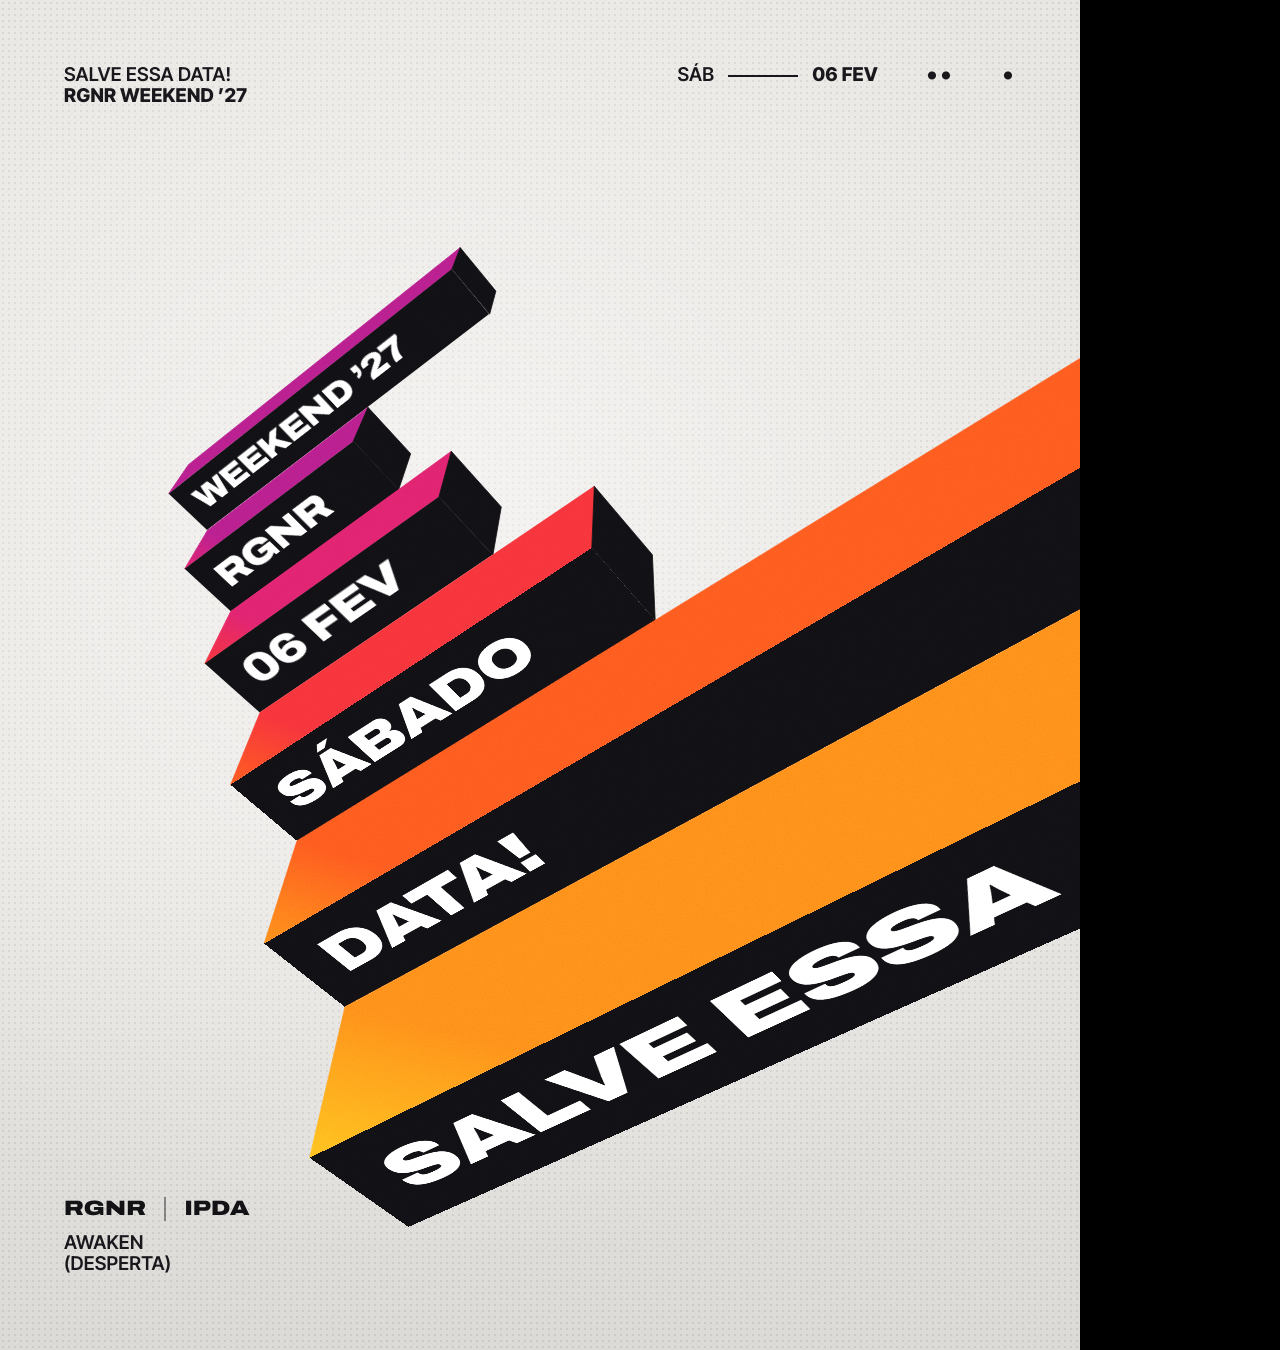
==== artes/wknd27/src/06-escada.html @ 80ac1a42 "Mais 6 artes do WKND '27 a partir das referências (05 a 10) 05 Granulado, 06 Escada, 07 Desfoque, 08" ====
<!doctype html>
<html lang="pt-BR">
<head>
<meta charset="utf-8">
<title>WKND '27 — 06 Escada</title>
<link href="https://fonts.googleapis.com/css2?family=Archivo:ital,wdth,wght@0,62..125,100..900;1,62..125,100..900&family=Inter+Tight:wght@400..900&display=swap" rel="stylesheet">
<link rel="stylesheet" href="shared.css">
<script src="shared.js"></script>
<style>
  :root { --ink: #121114; --logo-h: 26px; --grain: .22; }
  .canvas { background: #E8E6E2; }
  .dots { position: absolute; inset: 0; background-image: radial-gradient(circle, rgba(20,18,22,.16) 1.1px, transparent 1.4px); background-size: 6px 6px; opacity: .55; }
  .shade { position: absolute; inset: 0; background: radial-gradient(120% 90% at 40% 40%, rgba(255,255,255,.55), rgba(255,255,255,0) 60%), linear-gradient(180deg, rgba(0,0,0,0) 60%, rgba(0,0,0,.06)); }
  .face { position: absolute; left: 0; top: 0; transform-origin: 0 0; background: #111014; color: #FFFFFF; display: flex; align-items: center;
    font-family: 'Archivo'; font-stretch: 125%; font-weight: 900; text-transform: uppercase; white-space: nowrap; line-height: 1; overflow: hidden;
    backface-visibility: hidden; }
  .face span { display: block; letter-spacing: -.01em; }
  svg.poly { position: absolute; left: 0; top: 0; width: var(--W); height: var(--H); overflow: visible; }
  .micro { position: absolute; font-family: 'Inter Tight'; font-weight: 600; font-size: 19px; line-height: 1.12; color: #18161A; letter-spacing: .01em; text-transform: uppercase; }
  .micro b { font-weight: 800; }
  .tl { left: 64px; } .tr { right: 64px; display: flex; gap: 48px; align-items: center; } .bl { left: 64px; }
  .tr .line { display: inline-block; width: 70px; height: 1.5px; background: #18161A; vertical-align: middle; margin: 0 14px; }
  .dot2 { letter-spacing: 3px; font-size: 26px; line-height: 0; }
  #logos { justify-content: flex-start; margin-bottom: 10px; }
  html[data-format=story] .micro { font-size: 21px; }
</style>
</head>
<body>
<div class="canvas" id="c">
  <div class="dots"></div><div class="shade"></div>
  <div id="stage"></div>
  <div class="micro tl" id="tl">Salve essa data!<br><b>RGNR Weekend ’27</b></div>
  <div class="micro tr" id="tr"><span>Sáb<span class="line"></span><b>06 Fev</b></span><span class="dot2">••</span><span class="dot2">•</span></div>
  <div class="micro bl" id="bl"><div class="logos" id="logos"><div class="logo" data-logo="rgnr">RGNR</div><span class="sep"></span><div class="logo" data-logo="ipda">IPDA</div></div>Awaken<br>(Desperta)</div>
</div>
<script>
ART.ready(async () => {
  const { W, H, svg } = ART;
  const q = new URLSearchParams(location.search);
  const num = (k, d) => (q.has(k) ? parseFloat(q.get(k)) : d);
  const P = ART.pick(
    { yaw: -22, pitch: 24, roll: -42, dist: 9, F: 1220, ox: 0.54, oy: 0.44, lw: 7, micro: 64, bl: 1196 },
    { yaw: -20, pitch: 26, roll: -56, dist: 9, F: 1250, ox: 0.5, oy: 0.47, lw: 7, micro: 276, bl: 1572 }
  );
  const yaw = num('yaw', P.yaw) * Math.PI / 180, pitch = num('pitch', P.pitch) * Math.PI / 180, roll = num('roll', P.roll) * Math.PI / 180;
  const dist = num('dist', P.dist), F = num('F', P.F);
  const ox = num('ox', P.ox) * W, oy = num('oy', P.oy) * H;

  // degraus (de baixo para cima) — texto lido subindo, como na referência
  const STEPS = ['Salve essa', 'Data!', 'Sábado', '06 Fev', 'RGNR', 'Weekend ’27'];
  const N = STEPS.length, r = 1, d = num('d', 1.25), Lw = num('lw', P.lw);
  const COLORS = ['#FFC21F', '#FF8E1A', '#FF5A1F', '#F7333A', '#E0236E', '#B81F8C'];

  // centro aproximado da escada
  const T = [Lw * 0.45, N * r * 0.36, -N * d * 0.36];
  const cy = Math.cos(yaw), sy = Math.sin(yaw), cp = Math.cos(pitch), sp = Math.sin(pitch);
  const toCam = ([x, y, z]) => {
    x -= T[0]; y -= T[1]; z -= T[2];
    const x1 = cy * x + sy * z, z1 = -sy * x + cy * z;          // yaw (eixo y)
    const y2 = cp * y - sp * z1, z2 = sp * y + cp * z1;         // pitch (eixo x)
    return [x1, y2, z2];
  };
  const cr = Math.cos(roll), sr = Math.sin(roll);
  const proj = (pw) => {
    const [x, y, z] = toCam(pw);
    const s = F / (dist - z);
    const X = x * s, Y = -y * s;
    return [ox + X * cr - Y * sr, oy + X * sr + Y * cr];
  };
  const rotN = ([x, y, z]) => { const x1 = cy * x + sy * z, z1 = -sy * x + cy * z; return [x1, cp * y - sp * z1, sp * y + cp * z1]; };

  // cada degrau encolhe um pouco (perspectiva exagerada, como na referência)
  const k = num('k', ART.pick(0.86, 0.86));
  const sizes = STEPS.map((_, i) => Math.pow(k, i));
  const faces = [], lens = [];
  const U = 120; // px por unidade na textura do texto
  let yAcc = 0, zAcc = 0;
  for (let i = 0; i < N; i++) {
    const s = sizes[i];
    // comprimento do bloco: o texto + respiro; os dois primeiros sangram para fora da arte
    const tw = ART.measure(STEPS[i].toUpperCase(), `900 ${0.6 * U * s}px Archivo`).width / U * 1.42;
    const len = i < 2 ? Lw : Math.max(tw + 0.9 * s, 2.2 * s);
    lens[i] = len;
    const y0 = yAcc, y1 = y0 + r * s, z1 = zAcc, z0 = z1 - d * s, x0 = 0, x1 = len;
    yAcc = y1; zAcc -= d * s;
    const A = [x0, y0, z1], B = [x1, y0, z1], C = [x1, y1, z1], D = [x0, y1, z1];
    const E = [x0, y0, z0], Fp = [x1, y0, z0], G = [x1, y1, z0], Hh = [x0, y1, z0];
    faces.push({ kind: 'front', i, pts: [D, C, B, A], n: [0, 0, 1] });      // TL, TR, BR, BL
    faces.push({ kind: 'bottom', i, pts: [A, B, Fp, E], n: [0, -1, 0] });
    faces.push({ kind: 'top', i, pts: [D, C, G, Hh], n: [0, 1, 0] });
    faces.push({ kind: 'left', i, pts: [E, A, D, Hh], n: [-1, 0, 0] });
    faces.push({ kind: 'right', i, pts: [B, Fp, G, C], n: [1, 0, 0] });
  }
  const vis = faces.filter(f => {
    const n = rotN(f.n);
    const c = f.pts.map(toCam).reduce((a, p) => [a[0] + p[0] / 4, a[1] + p[1] / 4, a[2] + p[2] / 4], [0, 0, 0]);
    f.depth = c[2];
    return n[0] * (0 - c[0]) + n[1] * (0 - c[1]) + n[2] * (dist - c[2]) > 0;
  }).sort((a, b) => (b.i - a.i) || (a.depth - b.depth));

  const stage = document.getElementById('stage');
  const gradFor = (svgEl, id, c1, c2, p1, p2) => {
    const defs = svg('defs', {}, svgEl);
    const g = svg('linearGradient', { id, gradientUnits: 'userSpaceOnUse', x1: p1[0], y1: p1[1], x2: p2[0], y2: p2[1] }, defs);
    svg('stop', { offset: 0, 'stop-color': c1 }, g);
    svg('stop', { offset: 1, 'stop-color': c2 }, g);
  };
  vis.forEach((f, k) => {
    const P2 = f.pts.map(proj);
    if (f.kind === 'front') {
      const el = document.createElement('div');
      el.className = 'face';
      const s = sizes[f.i];
      const w = lens[f.i] * U, h = r * s * U;
      el.style.width = w + 'px'; el.style.height = h + 'px';
      el.style.paddingLeft = (0.32 * U * s) + 'px';
      el.style.fontSize = (0.6 * U * s) + 'px';
      const sp = document.createElement('span'); sp.textContent = STEPS[f.i]; el.appendChild(sp);
      el.style.transform = ART.quadTransform(w, h, P2);
      stage.appendChild(el);
    } else {
      const s = svg('svg', { class: 'poly', viewBox: `0 0 ${W} ${H}` });
      stage.appendChild(s);
      let fill = '#111014';
      if (f.kind === 'bottom' || f.kind === 'top') {
        const c1 = COLORS[f.i], c2 = COLORS[Math.min(f.i + 1, N - 1)];
        gradFor(s, 'g' + k, c1, c2, P2[0], P2[3]);
        fill = `url(#g${k})`;
      }
      svg('polygon', { points: P2.map(p => p.map(v => v.toFixed(1)).join(',')).join(' '), fill, stroke: fill, 'stroke-width': .8, 'stroke-linejoin': 'round' }, s);
    }
  });

  // microtipografia
  document.getElementById('tl').style.top = P.micro + 'px';
  document.getElementById('tr').style.top = P.micro + 'px';
  document.getElementById('bl').style.top = P.bl + 'px';
  ART.grain(document.getElementById('c'), 0.9);
}, ['900 80px Archivo', '600 19px "Inter Tight"']);
</script>
</body>
</html>
---- artes/wknd27/src/shared.css ----
/* Base comum das 4 artes — WKND '27 */
* { margin: 0; padding: 0; box-sizing: border-box; }
html, body { width: var(--W); height: var(--H); overflow: hidden; background: #000; }
body { -webkit-font-smoothing: antialiased; text-rendering: geometricPrecision; }

.canvas { position: relative; width: var(--W); height: var(--H); overflow: hidden; }
.layer { position: absolute; inset: 0; }
svg.layer { width: var(--W); height: var(--H); display: block; }

/* Grão de filme por cima de tudo */
svg.grain { position: absolute; inset: 0; width: var(--W); height: var(--H); pointer-events: none;
  mix-blend-mode: overlay; opacity: var(--grain, .28); }

/* Logos (placeholder tipográfico até entrar o arquivo oficial em /logos) */
.logos { display: flex; align-items: center; justify-content: center; gap: calc(var(--logo-h) * .7); }
.logo { height: var(--logo-h); display: flex; align-items: center; color: var(--ink); }
.logo.ph { font-family: 'Archivo', sans-serif; font-weight: 900; font-stretch: 125%;
  font-size: calc(var(--logo-h) * .8); letter-spacing: .01em; line-height: 1; }
.logo .img { display: block; height: 100%; background: var(--ink);
  -webkit-mask: var(--src) center / contain no-repeat; mask: var(--src) center / contain no-repeat; }
.logo .img.color { background: var(--src) center / contain no-repeat; -webkit-mask: none; mask: none; }
.logos .sep { width: 2px; height: calc(var(--logo-h) * .9); background: var(--ink); opacity: .45; }
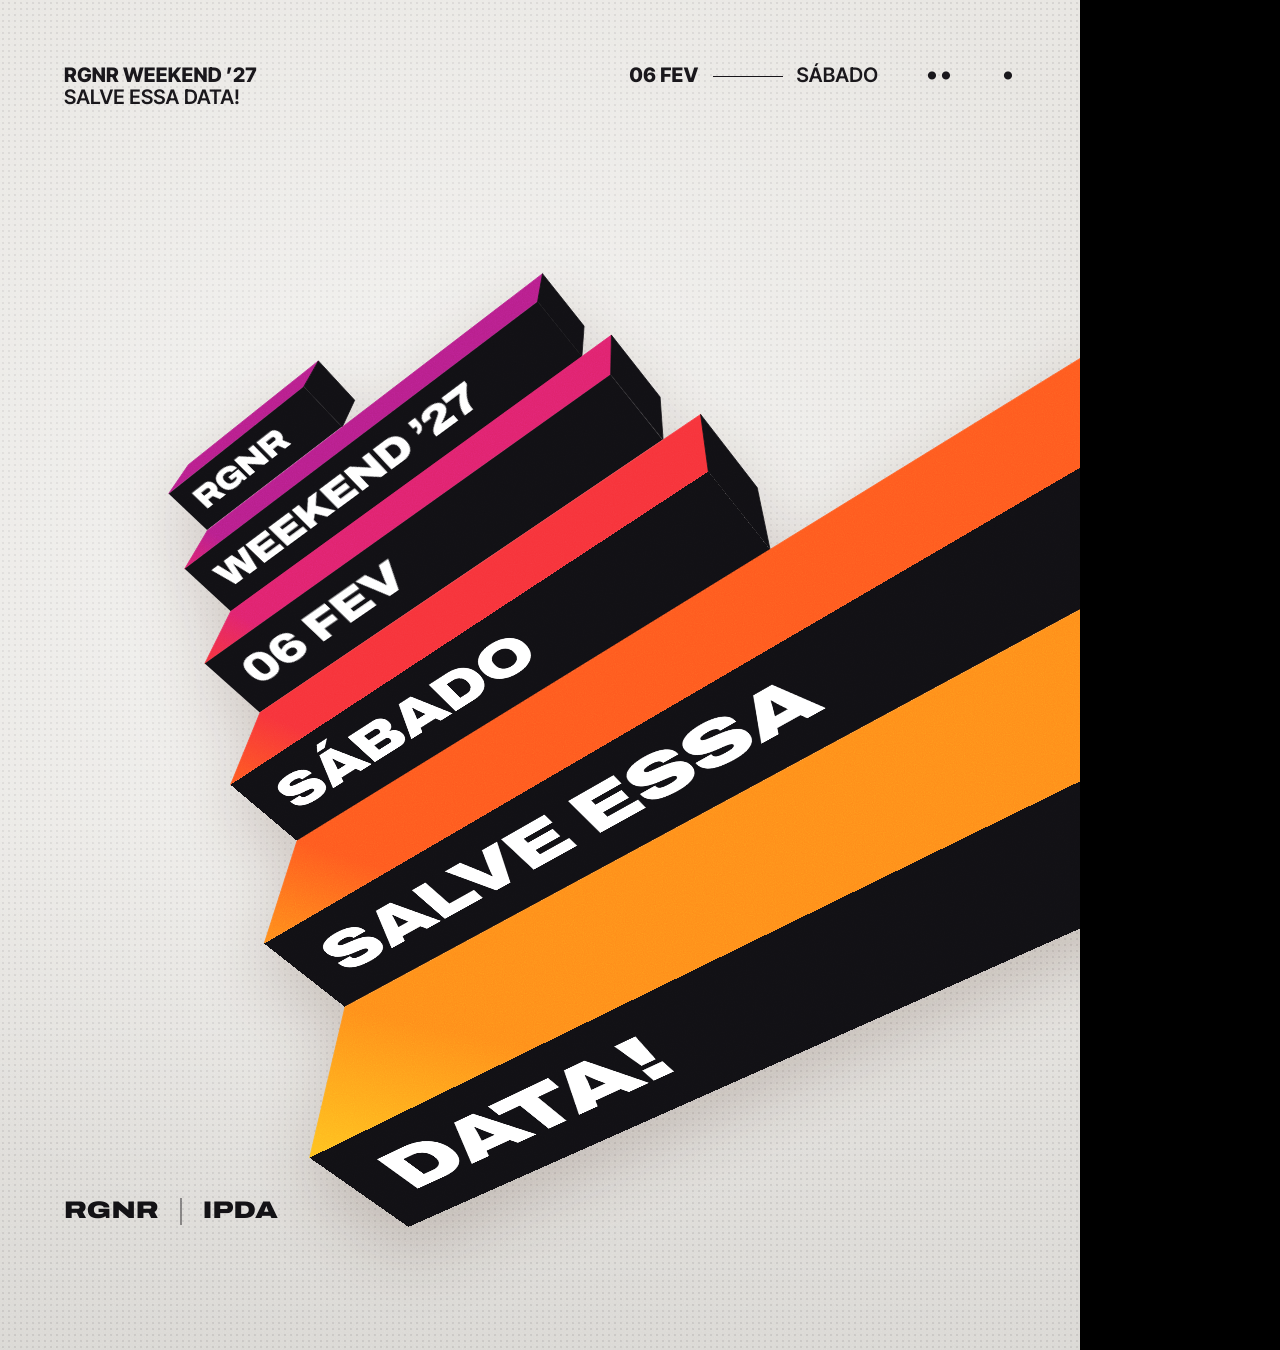
==== commit e0516240: "06 Escada: nova ordem dos textos e sem o tema Awaken Ajuste pedido pelo cliente na opção escolhida (" ====
--- a/artes/wknd27/src/06-escada.html
+++ b/artes/wknd27/src/06-escada.html
@@ -7,7 +7,7 @@
 <link rel="stylesheet" href="shared.css">
 <script src="shared.js"></script>
 <style>
-  :root { --ink: #121114; --logo-h: 26px; --grain: .22; }
+  :root { --ink: #121114; --logo-h: 30px; --grain: .22; }
   .canvas { background: #E8E6E2; }
   .dots { position: absolute; inset: 0; background-image: radial-gradient(circle, rgba(20,18,22,.16) 1.1px, transparent 1.4px); background-size: 6px 6px; opacity: .55; }
   .shade { position: absolute; inset: 0; background: radial-gradient(120% 90% at 40% 40%, rgba(255,255,255,.55), rgba(255,255,255,0) 60%), linear-gradient(180deg, rgba(0,0,0,0) 60%, rgba(0,0,0,.06)); }
@@ -16,22 +16,24 @@
     backface-visibility: hidden; }
   .face span { display: block; letter-spacing: -.01em; }
   svg.poly { position: absolute; left: 0; top: 0; width: var(--W); height: var(--H); overflow: visible; }
-  .micro { position: absolute; font-family: 'Inter Tight'; font-weight: 600; font-size: 19px; line-height: 1.12; color: #18161A; letter-spacing: .01em; text-transform: uppercase; }
+  .micro { position: absolute; font-family: 'Inter Tight'; font-weight: 600; font-size: 20px; line-height: 1.12; color: #18161A; letter-spacing: .01em; text-transform: uppercase; }
   .micro b { font-weight: 800; }
   .tl { left: 64px; } .tr { right: 64px; display: flex; gap: 48px; align-items: center; } .bl { left: 64px; }
   .tr .line { display: inline-block; width: 70px; height: 1.5px; background: #18161A; vertical-align: middle; margin: 0 14px; }
   .dot2 { letter-spacing: 3px; font-size: 26px; line-height: 0; }
-  #logos { justify-content: flex-start; margin-bottom: 10px; }
-  html[data-format=story] .micro { font-size: 21px; }
+  #logos { justify-content: flex-start; }
+  #stage { position: absolute; inset: 0; filter: drop-shadow(0 28px 34px rgba(60,25,10,.20)); }
+  html[data-format=story] .micro { font-size: 23px; }
+  html[data-format=story] { --logo-h: 34px; }
 </style>
 </head>
 <body>
 <div class="canvas" id="c">
   <div class="dots"></div><div class="shade"></div>
   <div id="stage"></div>
-  <div class="micro tl" id="tl">Salve essa data!<br><b>RGNR Weekend ’27</b></div>
-  <div class="micro tr" id="tr"><span>Sáb<span class="line"></span><b>06 Fev</b></span><span class="dot2">••</span><span class="dot2">•</span></div>
-  <div class="micro bl" id="bl"><div class="logos" id="logos"><div class="logo" data-logo="rgnr">RGNR</div><span class="sep"></span><div class="logo" data-logo="ipda">IPDA</div></div>Awaken<br>(Desperta)</div>
+  <div class="micro tl" id="tl"><b>RGNR Weekend ’27</b><br>Salve essa data!</div>
+  <div class="micro tr" id="tr"><span><b>06 Fev</b><span class="line"></span>Sábado</span><span class="dot2">••</span><span class="dot2">•</span></div>
+  <div class="micro bl" id="bl"><div class="logos" id="logos"><div class="logo" data-logo="rgnr">RGNR</div><span class="sep"></span><div class="logo" data-logo="ipda">IPDA</div></div></div>
 </div>
 <script>
 ART.ready(async () => {
@@ -40,14 +42,15 @@
   const num = (k, d) => (q.has(k) ? parseFloat(q.get(k)) : d);
   const P = ART.pick(
     { yaw: -22, pitch: 24, roll: -42, dist: 9, F: 1220, ox: 0.54, oy: 0.44, lw: 7, micro: 64, bl: 1196 },
-    { yaw: -20, pitch: 26, roll: -56, dist: 9, F: 1250, ox: 0.5, oy: 0.47, lw: 7, micro: 276, bl: 1572 }
+    { yaw: -20, pitch: 26, roll: -56, dist: 9, F: 1400, ox: 0.5, oy: 0.47, lw: 7, micro: 276, bl: 1572 }
   );
   const yaw = num('yaw', P.yaw) * Math.PI / 180, pitch = num('pitch', P.pitch) * Math.PI / 180, roll = num('roll', P.roll) * Math.PI / 180;
   const dist = num('dist', P.dist), F = num('F', P.F);
   const ox = num('ox', P.ox) * W, oy = num('oy', P.oy) * H;
 
-  // degraus (de baixo para cima) — texto lido subindo, como na referência
-  const STEPS = ['Salve essa', 'Data!', 'Sábado', '06 Fev', 'RGNR', 'Weekend ’27'];
+  // degraus, de baixo (maior, mais perto) para cima — de cima para baixo lê-se:
+  // RGNR / WEEKEND ’27 / 06 FEV / SÁBADO / SALVE ESSA / DATA!
+  const STEPS = ['Data!', 'Salve essa', 'Sábado', '06 Fev', 'Weekend ’27', 'RGNR'];
   const N = STEPS.length, r = 1, d = num('d', 1.25), Lw = num('lw', P.lw);
   const COLORS = ['#FFC21F', '#FF8E1A', '#FF5A1F', '#F7333A', '#E0236E', '#B81F8C'];
 
@@ -74,13 +77,18 @@
   const sizes = STEPS.map((_, i) => Math.pow(k, i));
   const faces = [], lens = [];
   const U = 120; // px por unidade na textura do texto
+  // comprimento de cada bloco: cabe o texto + respiro, e nunca é menor que o bloco de cima
+  // (assim a silhueta desce em degraus); os dois de baixo sangram para fora da arte
+  for (let i = N - 1; i >= 0; i--) {
+    const s = sizes[i];
+    const tw = ART.measure(STEPS[i].toUpperCase(), `900 ${0.6 * U * s}px Archivo`).width / U * 1.42;
+    const need = Math.max(tw + 0.9 * s, 2.2 * s);
+    lens[i] = i < 2 ? Lw : Math.max(need, i < N - 1 ? lens[i + 1] + 0.45 * s : 0);
+  }
   let yAcc = 0, zAcc = 0;
   for (let i = 0; i < N; i++) {
     const s = sizes[i];
-    // comprimento do bloco: o texto + respiro; os dois primeiros sangram para fora da arte
-    const tw = ART.measure(STEPS[i].toUpperCase(), `900 ${0.6 * U * s}px Archivo`).width / U * 1.42;
-    const len = i < 2 ? Lw : Math.max(tw + 0.9 * s, 2.2 * s);
-    lens[i] = len;
+    const len = lens[i];
     const y0 = yAcc, y1 = y0 + r * s, z1 = zAcc, z0 = z1 - d * s, x0 = 0, x1 = len;
     yAcc = y1; zAcc -= d * s;
     const A = [x0, y0, z1], B = [x1, y0, z1], C = [x1, y1, z1], D = [x0, y1, z1];
@@ -121,7 +129,7 @@
     } else {
       const s = svg('svg', { class: 'poly', viewBox: `0 0 ${W} ${H}` });
       stage.appendChild(s);
-      let fill = '#111014';
+      let fill = f.kind === 'left' ? '#1C1A20' : '#111014';
       if (f.kind === 'bottom' || f.kind === 'top') {
         const c1 = COLORS[f.i], c2 = COLORS[Math.min(f.i + 1, N - 1)];
         gradFor(s, 'g' + k, c1, c2, P2[0], P2[3]);
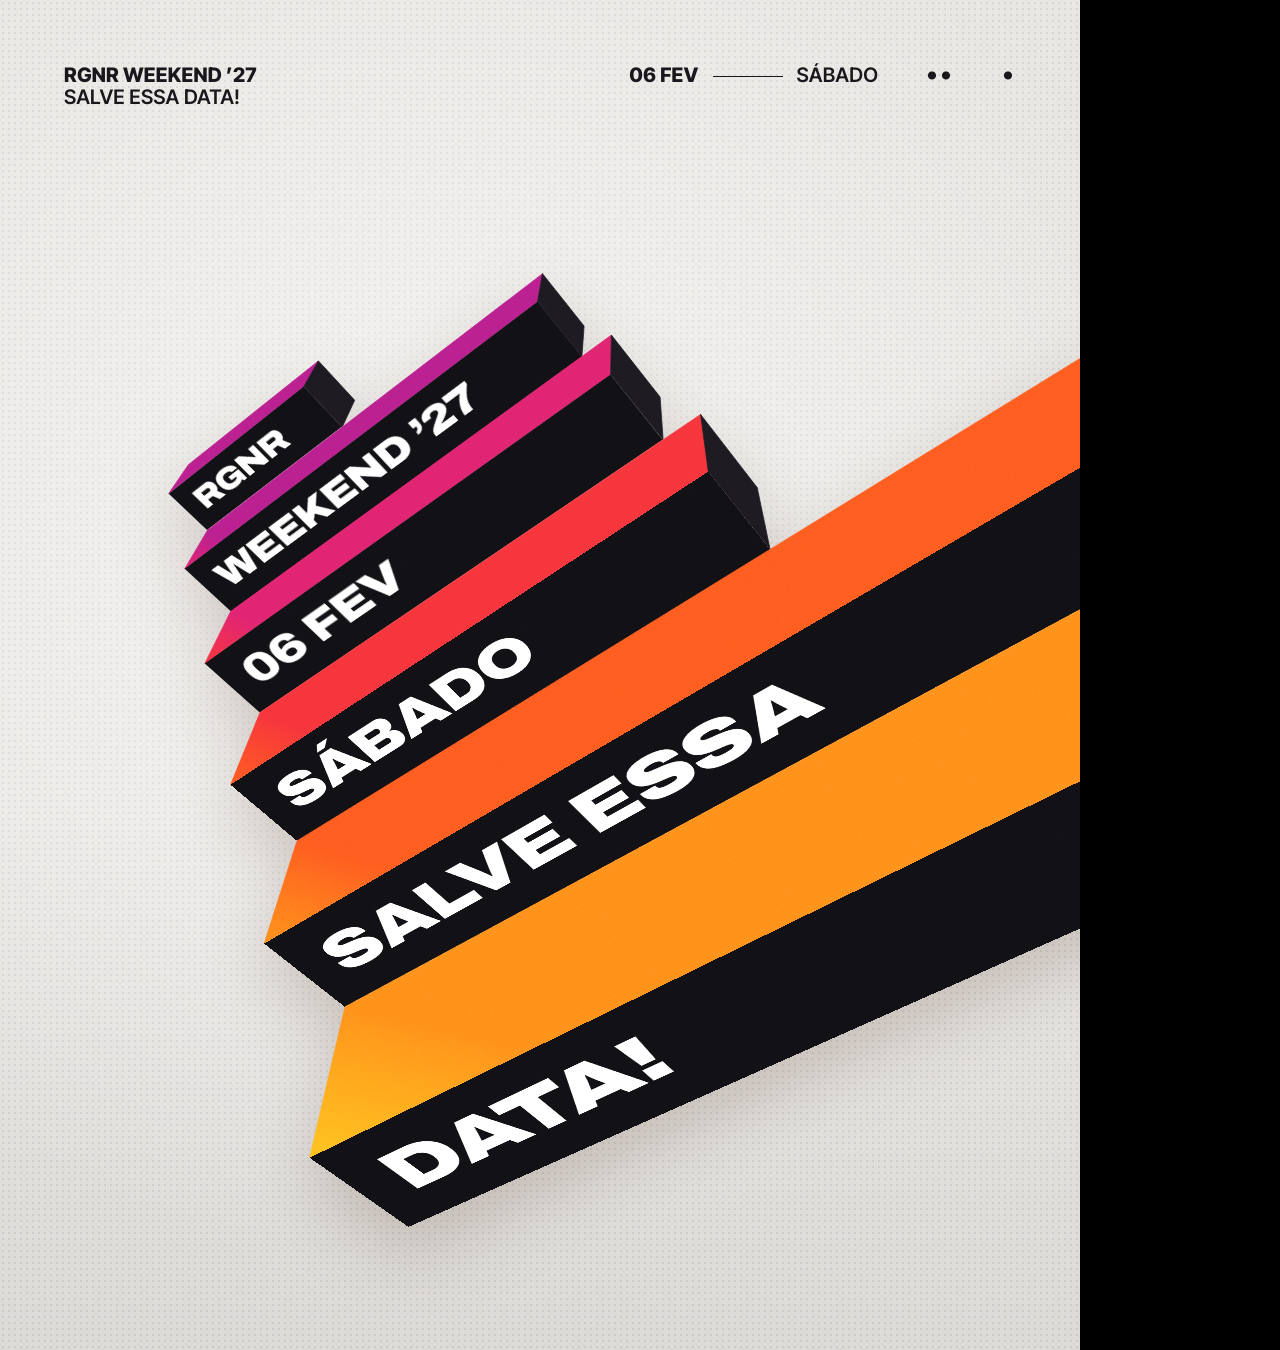
==== commit 616c127e: "06 Escada em PSD editável (Feed e Story) psd.js monta o PSD a partir da própria arte: cada degrau vi" ====
--- a/artes/wknd27/src/06-escada.html
+++ b/artes/wknd27/src/06-escada.html
@@ -24,16 +24,22 @@
   #logos { justify-content: flex-start; }
   #stage { position: absolute; inset: 0; filter: drop-shadow(0 28px 34px rgba(60,25,10,.20)); }
   html[data-format=story] .micro { font-size: 23px; }
+  /* exportação PSD: cada camada é fotografada sozinha, com fundo transparente */
+  html.iso, html.iso body, html.iso .canvas { background: transparent !important; }
+  html.iso #stage { filter: none !important; }
+  html.iso .face.notext span { visibility: hidden !important; }
+  html.iso .face.textonly { background: transparent !important; }
+  html.iso svg.grain { mix-blend-mode: normal !important; opacity: 1 !important; }
   html[data-format=story] { --logo-h: 34px; }
 </style>
 </head>
 <body>
 <div class="canvas" id="c">
-  <div class="dots"></div><div class="shade"></div>
+  <div class="dots" data-layer="pontilhado"></div><div class="shade" data-layer="luz"></div>
   <div id="stage"></div>
-  <div class="micro tl" id="tl"><b>RGNR Weekend ’27</b><br>Salve essa data!</div>
-  <div class="micro tr" id="tr"><span><b>06 Fev</b><span class="line"></span>Sábado</span><span class="dot2">••</span><span class="dot2">•</span></div>
-  <div class="micro bl" id="bl"><div class="logos" id="logos"><div class="logo" data-logo="rgnr">RGNR</div><span class="sep"></span><div class="logo" data-logo="ipda">IPDA</div></div></div>
+  <div class="micro tl" id="tl"><b data-layer="m-evento">RGNR Weekend ’27</b><br><span data-layer="m-salve">Salve essa data!</span></div>
+  <div class="micro tr" id="tr"><span><b data-layer="m-data">06 Fev</b><span class="line" data-layer="m-linha"></span><span data-layer="m-dia">Sábado</span></span><span class="dot2" data-layer="m-pontos">••</span><span class="dot2" data-layer="m-ponto">•</span></div>
+  <div class="micro bl" id="bl"><div class="logos" id="logos"><div class="logo" data-logo="rgnr" data-layer="logo-rgnr">RGNR</div><span class="sep" data-layer="logo-sep"></span><div class="logo" data-logo="ipda" data-layer="logo-ipda">IPDA</div></div></div>
 </div>
 <script>
 ART.ready(async () => {
@@ -113,8 +119,11 @@
     svg('stop', { offset: 0, 'stop-color': c1 }, g);
     svg('stop', { offset: 1, 'stop-color': c2 }, g);
   };
+  const PSD = (window.__PSD = { W, H, bg: '#E8E6E2', steps: STEPS, faces: [], texts: [] });
+  const NAMES = { front: 'frente', top: 'topo', left: 'lateral', bottom: 'base', right: 'ponta' };
   vis.forEach((f, k) => {
     const P2 = f.pts.map(proj);
+    const lid = `d${f.i}-${NAMES[f.kind]}`;
     if (f.kind === 'front') {
       const el = document.createElement('div');
       el.className = 'face';
@@ -125,25 +134,76 @@
       el.style.fontSize = (0.6 * U * s) + 'px';
       const sp = document.createElement('span'); sp.textContent = STEPS[f.i]; el.appendChild(sp);
       el.style.transform = ART.quadTransform(w, h, P2);
+      el.dataset.layer = lid;
       stage.appendChild(el);
+      PSD.faces.push({ id: lid, kind: f.kind, i: f.i, pts: P2, fill: '#111014' });
+      // texto: ajuste afim da perspectiva (camada de texto editável no Photoshop)
+      const probe = document.createElement('i');
+      probe.style.cssText = 'display:inline-block;width:0;height:0;vertical-align:baseline';
+      sp.prepend(probe);
+      const x0 = probe.offsetLeft, base = probe.offsetTop, tw = sp.offsetWidth, fsz = parseFloat(el.style.fontSize);
+      probe.remove();
+      const Hm = homography(w, h, P2);
+      const pts = [];
+      for (let a = 0; a <= 4; a++) for (let b = 0; b <= 2; b++) {
+        const u = x0 + tw * a / 4, v = base - fsz * 0.72 * b / 2;
+        pts.push([u - x0, v - base, ...Hm(u, v)]);
+      }
+      const A = fitAffine(pts);
+      PSD.texts.push({ id: lid.replace('frente', 'texto'), face: lid, i: f.i, text: STEPS[f.i].toUpperCase(), fontSize: fsz, tracking: -10,
+        transform: [A[0], A[3], A[1], A[4], A[2], A[5]] });
     } else {
       const s = svg('svg', { class: 'poly', viewBox: `0 0 ${W} ${H}` });
       stage.appendChild(s);
-      let fill = f.kind === 'left' ? '#1C1A20' : '#111014';
+      let fill = f.kind === 'left' || f.kind === 'right' ? '#1C1A20' : '#111014';
       if (f.kind === 'bottom' || f.kind === 'top') {
         const c1 = COLORS[f.i], c2 = COLORS[Math.min(f.i + 1, N - 1)];
         gradFor(s, 'g' + k, c1, c2, P2[0], P2[3]);
         fill = `url(#g${k})`;
       }
       svg('polygon', { points: P2.map(p => p.map(v => v.toFixed(1)).join(',')).join(' '), fill, stroke: fill, 'stroke-width': .8, 'stroke-linejoin': 'round' }, s);
+      s.dataset.layer = lid;
+      PSD.faces.push(f.kind === 'top' || f.kind === 'bottom'
+        ? { id: lid, kind: f.kind, i: f.i, pts: P2, grad: [COLORS[f.i], COLORS[Math.min(f.i + 1, N - 1)]], from: P2[0], to: P2[3] }
+        : { id: lid, kind: f.kind, i: f.i, pts: P2, fill: f.kind === 'left' || f.kind === 'right' ? '#1C1A20' : '#111014' });
     }
   });
+  // sombra da escada como camada própria (só na exportação do PSD)
+  if (q.has('psd')) {
+    const sh = stage.cloneNode(true);
+    sh.id = 'shadowClone';
+    sh.querySelectorAll('[data-layer]').forEach(e => e.removeAttribute('data-layer'));
+    Object.assign(sh.style, { filter: 'brightness(0) blur(17px)', transform: 'translateY(28px)', visibility: 'hidden' });
+    sh.dataset.layer = 'sombra';
+    stage.before(sh);
+  }
+
+  function homography(w, h, p) {
+    const [[x0, y0], [x1, y1], [x2, y2], [x3, y3]] = p;
+    const dx1 = x1 - x2, dx2 = x3 - x2, dy1 = y1 - y2, dy2 = y3 - y2, sx = x0 - x1 + x2 - x3, sy2 = y0 - y1 + y2 - y3;
+    let g = 0, hh = 0;
+    if (Math.abs(sx) > 1e-9 || Math.abs(sy2) > 1e-9) { const det = dx1 * dy2 - dx2 * dy1; g = (sx * dy2 - dx2 * sy2) / det; hh = (dx1 * sy2 - sx * dy1) / det; }
+    const a = x1 - x0 + g * x1, b = x3 - x0 + hh * x3, c = x0, d = y1 - y0 + g * y1, e = y3 - y0 + hh * y3, ff = y0;
+    return (u, v) => { const U = u / w, V = v / h, z = g * U + hh * V + 1; return [(a * U + b * V + c) / z, (d * U + e * V + ff) / z]; };
+  }
+  // mínimos quadrados: [x, y] = A · [u, v, 1]  → A = [a, b, c, d, e, f]
+  function fitAffine(pts) {
+    const M = [[0, 0, 0], [0, 0, 0], [0, 0, 0]], bx = [0, 0, 0], by = [0, 0, 0];
+    pts.forEach(([u, v, x, y]) => { const r = [u, v, 1]; for (let i = 0; i < 3; i++) { for (let j = 0; j < 3; j++) M[i][j] += r[i] * r[j]; bx[i] += r[i] * x; by[i] += r[i] * y; } });
+    const solve = (A, b) => { // Cramer 3x3
+      const det = m => m[0][0] * (m[1][1] * m[2][2] - m[1][2] * m[2][1]) - m[0][1] * (m[1][0] * m[2][2] - m[1][2] * m[2][0]) + m[0][2] * (m[1][0] * m[2][1] - m[1][1] * m[2][0]);
+      const D = det(A);
+      return [0, 1, 2].map(k => det(A.map((row, i) => row.map((v, j) => (j === k ? b[i] : v)))) / D);
+    };
+    return [...solve(M, bx), ...solve(M, by)];
+  }
 
   // microtipografia
   document.getElementById('tl').style.top = P.micro + 'px';
   document.getElementById('tr').style.top = P.micro + 'px';
   document.getElementById('bl').style.top = P.bl + 'px';
   ART.grain(document.getElementById('c'), 0.9);
+  document.querySelector('svg.grain').dataset.layer = 'granulado';
 }, ['900 80px Archivo', '600 19px "Inter Tight"']);
 </script>
 </body>
